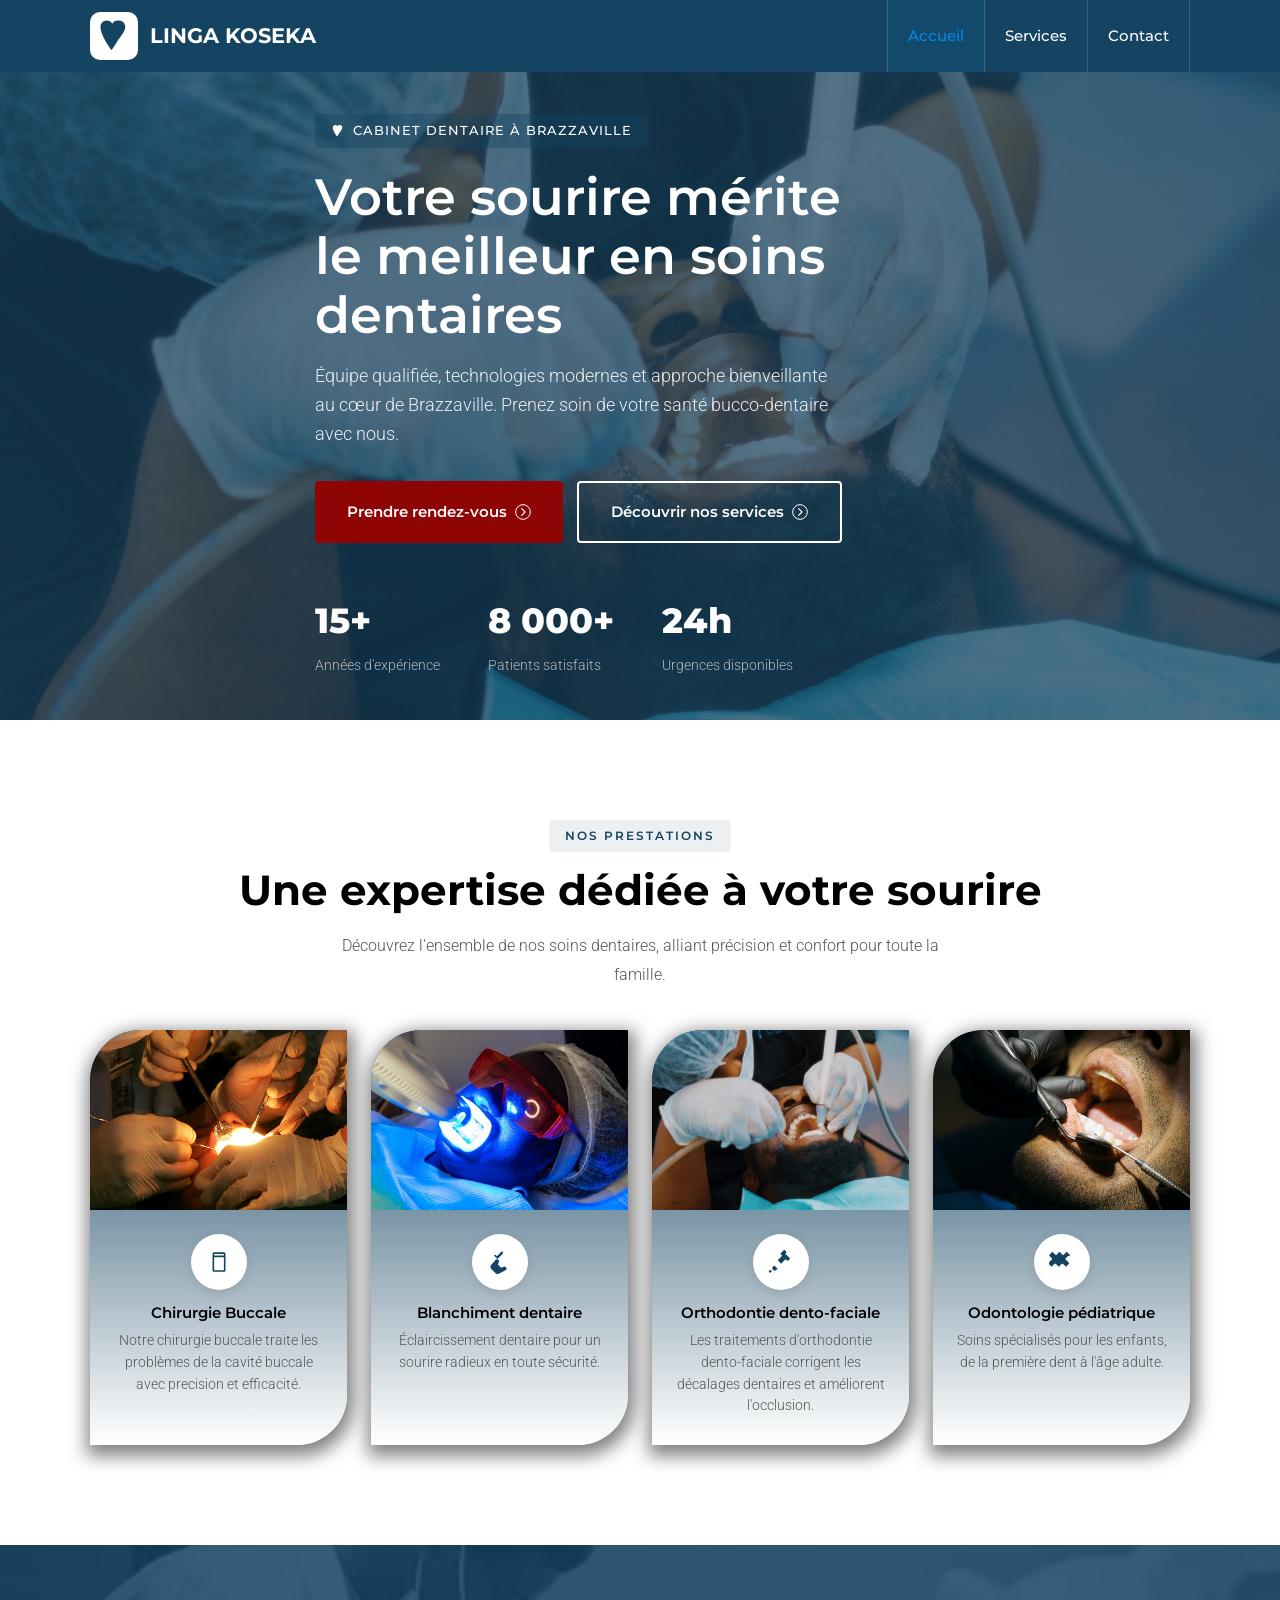
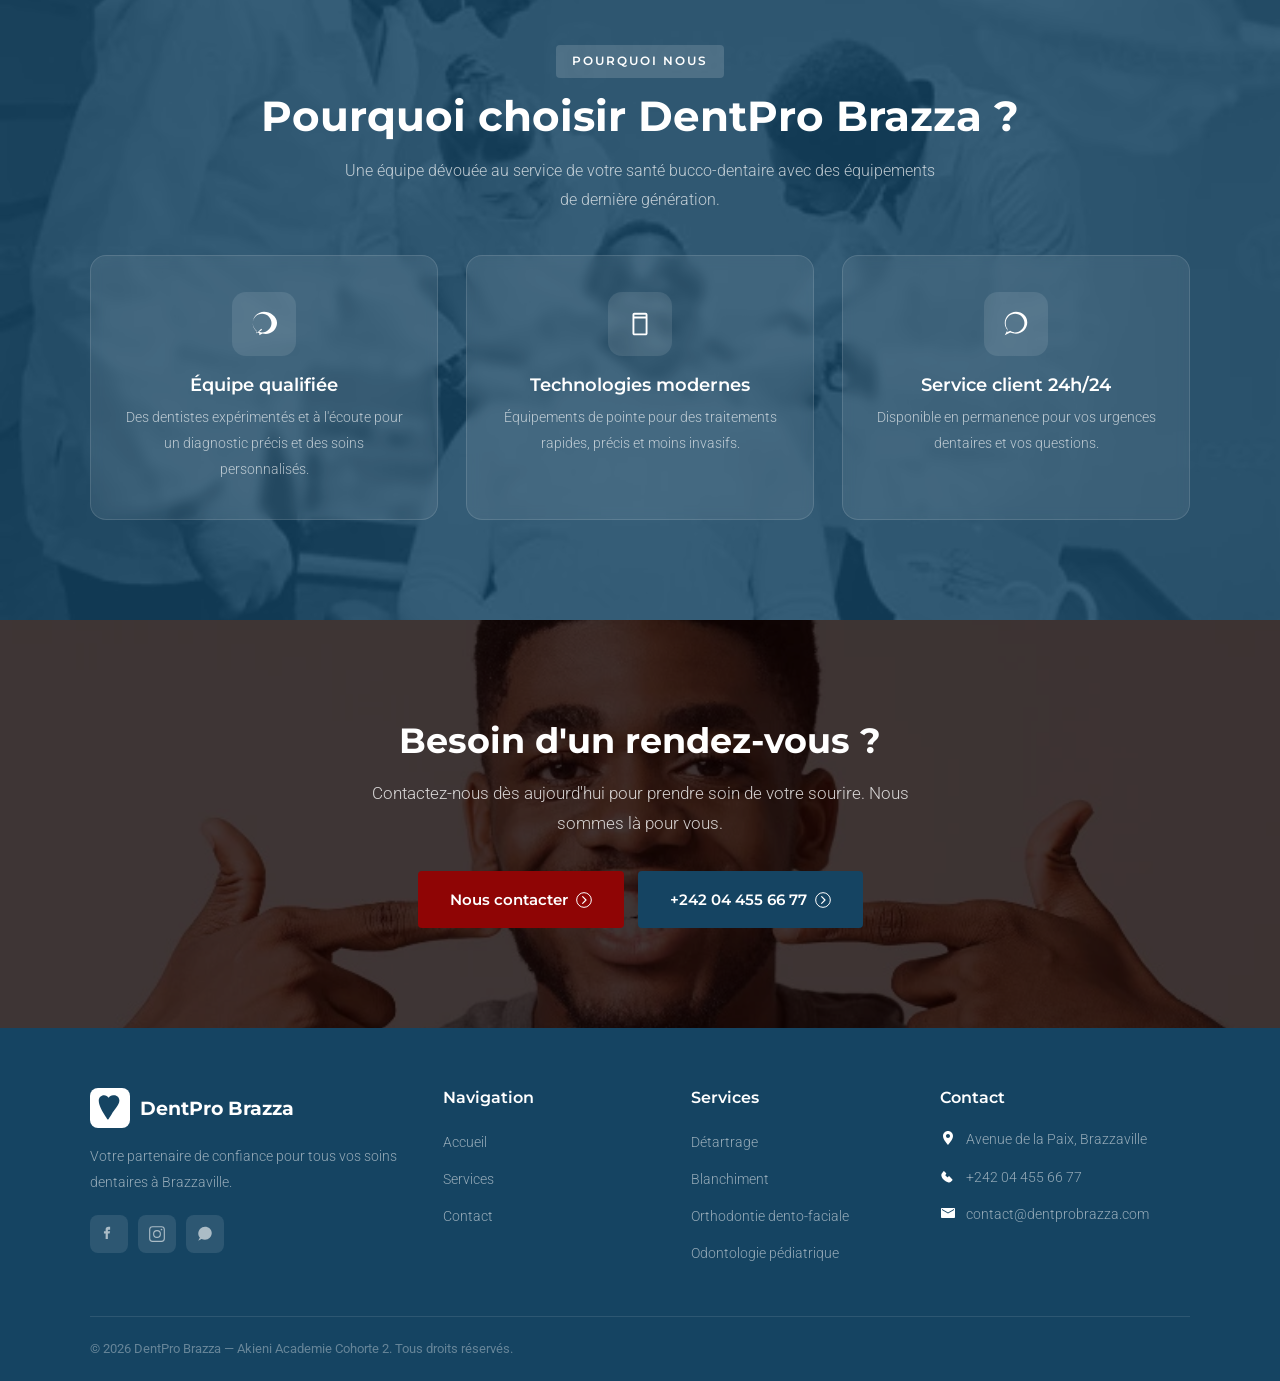
==== index.html @ 856fcd05 "feat: site vitrine cabinet dentaire - Linga Koseka" ====
﻿<!doctype html>
<html lang="fr">
  <head>
    <meta charset="UTF-8" />
    <meta name="viewport" content="width=device-width, initial-scale=1.0" />
    <title>DentPro Brazza — Cabinet Dentaire à Brazzaville</title>
    <link rel="stylesheet" href="style.css" />
  </head>
  <body>
    <!-- Préchargeur -->
    <!-- Préchargeur -->
    <div id="preloader">
        <div class="loading loading07">
            <span data-text="L">L</span>
            <span data-text="I">I</span>
            <span data-text="N">N</span>
            <span data-text="G">G</span>
            <span data-text="A">A</span>
            <span data-text="-">-</span>
            <span data-text="K">K</span>
            <span data-text="O">O</span>
            <span data-text="S">S</span>
            <span data-text="E">E</span>
            <span data-text="K">K</span>
            <span data-text="A">A</span>
        </div>
    </div>
    </div>

    <!-- HEADER -->
    <header class="site-header">
      <input type="checkbox" id="nav-toggle" hidden />
      <div class="nav-overlay"></div>
      <nav class="nav">
        <a href="index.html" class="nav-logo">
          <span class="logo-icon">
            <svg viewBox="0 0 32 32">
              <path
                d="M19.3 2.3c-2.2 0-3.7 1.1-4.8 2.8C13.3 3.4 11.8 2.3 9.6 2.3 6.5 2.3 4 4.8 4 8c0 4.5 3.2 10.5 5.6 14.5 1.8 3 3.4 5.2 3.6 5.5.3.3.8.3 1.1 0 .2-.3 1.8-2.5 3.6-5.5C20 18.5 26 12.5 26 8c0-3.2-2.5-5.7-5.6-5.7z"
              />
            </svg>
          </span>
         LINGA KOSEKA
        </a>
        <label for="nav-toggle" class="nav-hamburger">
          <span></span><span></span><span></span>
        </label>
        <div class="nav-links">
          <a href="index.html" class="active">Accueil</a>
          <a href="services.html">Services</a>
          <a href="contact.html">Contact</a>
        </div>
      </nav>
    </header>

    <!-- HERO -->
    <section class="hero">
      <div class="container">
        <div class="hero-content">
          <div class="hero-badge">
            <svg viewBox="0 0 32 32">
              <path
                d="M19.3 2.3c-2.2 0-3.7 1.1-4.8 2.8C13.3 3.4 11.8 2.3 9.6 2.3 6.5 2.3 4 4.8 4 8c0 4.5 3.2 10.5 5.6 14.5 1.8 3 3.4 5.2 3.6 5.5.3.3.8.3 1.1 0 .2-.3 1.8-2.5 3.6-5.5C20 18.5 26 12.5 26 8c0-3.2-2.5-5.7-5.6-5.7z"
              />
            </svg>
            Cabinet Dentaire à Brazzaville
          </div>
          <h1>Votre sourire mérite<br />le meilleur en soins dentaires</h1>
          <p>
            Équipe qualifiée, technologies modernes et approche bienveillante au
            cœur de Brazzaville. Prenez soin de votre santé bucco-dentaire avec
            nous.
          </p>
          <div class="hero-buttons">
            <a href="contact.html" class="btn btn-red">
              Prendre rendez-vous
              <svg viewBox="0 0 24 24">
                <circle
                  cx="12"
                  cy="12"
                  r="11"
                  fill="none"
                  stroke="currentColor"
                  stroke-width="1.5"
                />
                <path
                  d="M10 7l5 5-5 5"
                  fill="none"
                  stroke="currentColor"
                  stroke-width="1.8"
                  stroke-linecap="round"
                  stroke-linejoin="round"
                />
              </svg>
            </a>
            <a href="services.html" class="btn btn-outline-hero">
              Découvrir nos services
              <svg viewBox="0 0 24 24">
                <circle
                  cx="12"
                  cy="12"
                  r="11"
                  fill="none"
                  stroke="currentColor"
                  stroke-width="1.5"
                />
                <path
                  d="M10 7l5 5-5 5"
                  fill="none"
                  stroke="currentColor"
                  stroke-width="1.8"
                  stroke-linecap="round"
                  stroke-linejoin="round"
                />
              </svg>
            </a>
          </div>
          <div class="hero-stats">
            <div class="hero-stat">
              <span class="number" data-target="15" data-suffix="+">0+</span>
              <span class="label">Années d'expérience</span>
            </div>
            <div class="hero-stat">
              <span class="number" data-target="8000" data-suffix="+">0+</span>
              <span class="label">Patients satisfaits</span>
            </div>
            <div class="hero-stat">
              <span class="number" data-target="24" data-suffix="h">0h</span>
              <span class="label">Urgences disponibles</span>
            </div>
          </div>
        </div>
      </div>
    </section>

    <!-- SERVICES -->
    <section class="services-section">
      <div class="container">
        <div class="text-center">
          <span class="section-label">Nos prestations</span>
          <h2 class="section-title">Une expertise dédiée à votre sourire</h2>
          <p class="section-subtitle">
            Découvrez l'ensemble de nos soins dentaires, alliant précision et
            confort pour toute la famille.
          </p>
        </div>
        <div class="services-grid">
          <a href="services.html" class="service-card">
            <img
              src="assets/operation.jpg"
              alt="Détartrage"
              class="card-image"
            />
            <div class="card-body">
              <span class="card-icon">
                <svg viewBox="0 0 32 32">
                  <path
                    d="M22 4H10c-1.1 0-2 .9-2 2v20c0 1.1.9 2 2 2h12c1.1 0 2-.9 2-2V6c0-1.1-.9-2-2-2zm0 22H10V10h12v16zm0-18H10V6h12v2z"
                  />
                </svg>
              </span>
              <h3>Chirurgie Buccale</h3>
              <p>
                Notre chirurgie buccale traite les problèmes de la cavité
                buccale avec precision et efficacité.
              </p>
            </div>
          </a>
          <a href="services.html" class="service-card">
            <img
              src="assets/Blanchiment-dentaire-skin-chic-paris-2.jpg"
              alt="Blanchiment"
              class="card-image"
            />
            <div class="card-body">
              <span class="card-icon">
                <svg viewBox="0 0 32 32">
                  <path
                    d="M21.3 3.7c-1.1-1.1-2.8-1.1-3.9 0l-5.2 5.2-1.4-1.4c-.4-.4-1-.4-1.4 0s-.4 1 0 1.4l2.8 2.8c.2.2.4.2.7.2s.5-.1.7-.2l5.2-5.2c1.1-1.1 1.1-2.9 0-3.9zM4.5 20.3c-.5 1.5-.2 3.2.9 4.4l4.8 4.8c1.2 1.2 2.9 1.5 4.4.9l8.1-4.1c1.1-.5 1.6-1.7 1.2-2.8-.3-.8-.9-1.4-1.7-1.7-.5-.2-1-.2-1.5 0l-3.3 1.3-4-4 1.3-3.3c.2-.5.2-1 0-1.5-.3-.8-.9-1.4-1.7-1.7-1.1-.4-2.3.1-2.8 1.2L4.5 20.3z"
                  />
                </svg>
              </span>
              <h3>Blanchiment dentaire</h3>
              <p>
                Éclaircissement dentaire pour un sourire radieux en toute
                sécurité.
              </p>
            </div>
          </a>
          <a href="services.html" class="service-card">
            <img
              src="assets/header.jpg"
              alt="Orthodontie dento-faciale"
              class="card-image"
            />
            <div class="card-body">
              <span class="card-icon">
                <svg viewBox="0 0 32 32">
                  <path
                    d="M22.6 3.3l-1.8-1.8c-.4-.4-1.1-.4-1.5 0l-3.6 3.6c-.4.4-.4 1.1 0 1.5l1.8 1.8-5.5 5.5 4.1 4.1 5.5-5.5 1.8 1.8c.4.4 1.1.4 1.5 0l1.8-1.8c.4-.4.4-1.1 0-1.5l-3.6-3.6c-.3-.4-1-.4-1.4 0l-.4.4zM7.8 20.2l-2 2c-.8.8-.8 2 0 2.8l1.2 1.2c.8.8 2 .8 2.8 0l2-2-4-4zM2 26l-.7.7c-.4.4-.4 1 0 1.4l.7.7c.4.4 1 .4 1.4 0l.7-.7c.4-.4.4-1 0-1.4L3.4 26c-.4-.4-1-.4-1.4 0z"
                  />
                </svg>
              </span>
              <h3>Orthodontie dento-faciale</h3>
              <p>
                Les traitements d'orthodontie dento-faciale corrigent les
                décalages dentaires et améliorent l'occlusion.
              </p>
            </div>
          </a>
          <a href="services.html" class="service-card">
            <img
              src="assets/Parodontie.jpg"
              alt="Odontologie pédiatrique"
              class="card-image"
            />
            <div class="card-body">
              <span class="card-icon">
                <svg viewBox="0 0 32 32">
                  <path
                    d="M23.5 8.5l-3 3c-.4.4-.4 1 0 1.4l4 4c.4.4.4 1 0 1.4l-3 3c-.4.4-1 .4-1.4 0l-3-3c-.4-.4-1-.4-1.4 0l-3 3c-.4.4-1 .4-1.4 0l-3-3c-.4-.4-1-.4-1.4 0l-3 3c-.4.4-1 .4-1.4 0l-3-3c-.4-.4-.4-1 0-1.4l4-4c.4-.4.4-1 0-1.4l-3-3c-.4-.4-.4-1 0-1.4l3-3c.4-.4 1-.4 1.4 0l3 3c.4.4 1 .4 1.4 0l3-3c.4-.4 1-.4 1.4 0l3 3c.4.4 1 .4 1.4 0l3-3c.4-.4 1-.4 1.4 0l3 3c.4.4.4 1 0 1.4z"
                  />
                </svg>
              </span>
              <h3>Odontologie pédiatrique</h3>
              <p>
                Soins spécialisés pour les enfants, de la première dent à l'âge
                adulte.
              </p>
            </div>
          </a>
        </div>
      </div>
    </section>

    <!-- POURQUOI NOUS -->
    <section class="why-us">
      <div class="container">
        <div class="text-center">
          <span class="section-label">Pourquoi nous</span>
          <h2 class="section-title">Pourquoi choisir DentPro Brazza ?</h2>
          <p class="section-subtitle">
            Une équipe dévouée au service de votre santé bucco-dentaire avec des
            équipements de dernière génération.
          </p>
        </div>
        <div class="why-grid">
          <div class="why-card">
            <div class="icon">
              <svg viewBox="0 0 32 32">
                <path
                  d="M16 3C9.4 3 4 8.4 4 15c0 4.8 2.8 8.9 7 10.9V28l3.4-1.8c1.1.3 2.3.5 3.5.5 6.6 0 12-5.4 12-12S22.6 3 16 3zm-2 19l-1-1-5 5v-2.8C5.7 21.2 4 18.3 4 15c0-5.5 4.5-10 10-10s10 4.5 10 10-4.5 10-10 10c-1 0-2-.2-3-.4l-.3-.1-.4.3z"
                />
              </svg>
            </div>
            <h3>Équipe qualifiée</h3>
            <p>
              Des dentistes expérimentés et à l'écoute pour un diagnostic précis
              et des soins personnalisés.
            </p>
          </div>
          <div class="why-card">
            <div class="icon">
              <svg viewBox="0 0 32 32">
                <path
                  d="M22 4H10c-1.1 0-2 .9-2 2v20c0 1.1.9 2 2 2h12c1.1 0 2-.9 2-2V6c0-1.1-.9-2-2-2zm0 22H10V10h12v16zm0-18H10V6h12v2z"
                />
              </svg>
            </div>
            <h3>Technologies modernes</h3>
            <p>
              Équipements de pointe pour des traitements rapides, précis et
              moins invasifs.
            </p>
          </div>
          <div class="why-card">
            <div class="icon">
              <svg viewBox="0 0 32 32">
                <path
                  d="M16 3C9.4 3 4 8.4 4 15c0 2.8 1.1 5.4 2.9 7.3L4 28l5.8-2.9c1.8.8 3.9 1.2 6.2 1.2 6.6 0 12-5.4 12-12S22.6 3 16 3zm0 22c-2.1 0-4-.6-5.7-1.6l-.4-.2-3.5 1.7.7-3.4-.3-.4C5.6 19.8 5 17.5 5 15c0-5.5 4.5-10 10-10s10 4.5 10 10-4.5 10-10 10z"
                />
              </svg>
            </div>
            <h3>Service client 24h/24</h3>
            <p>
              Disponible en permanence pour vos urgences dentaires et vos
              questions.
            </p>
          </div>
        </div>
      </div>
    </section>

    <!-- CTA -->
    <section class="cta-section">
      <div class="container">
        <h2>Besoin d'un rendez-vous ?</h2>
        <p>
          Contactez-nous dès aujourd'hui pour prendre soin de votre sourire.
          Nous sommes là pour vous.
        </p>
        <div class="cta-buttons">
          <a href="contact.html" class="btn btn-red btn-cta-transparent">
            Nous contacter
            <svg viewBox="0 0 24 24">
              <circle
                cx="12"
                cy="12"
                r="11"
                fill="none"
                stroke="currentColor"
                stroke-width="1.5"
              />
              <path
                d="M10 7l5 5-5 5"
                fill="none"
                stroke="currentColor"
                stroke-width="1.8"
                stroke-linecap="round"
                stroke-linejoin="round"
              />
            </svg>
          </a>
          <a
            href="tel:+242044556677"
            class="btn btn-primary btn-cta-transparent"
          >
            +242 04 455 66 77
            <svg viewBox="0 0 24 24">
              <circle
                cx="12"
                cy="12"
                r="11"
                fill="none"
                stroke="currentColor"
                stroke-width="1.5"
              />
              <path
                d="M10 7l5 5-5 5"
                fill="none"
                stroke="currentColor"
                stroke-width="1.8"
                stroke-linecap="round"
                stroke-linejoin="round"
              />
            </svg>
          </a>
        </div>
      </div>
    </section>

    <!-- FOOTER -->
    <footer>
      <div class="container">
        <div class="footer-grid">
          <div class="footer-brand">
            <div class="logo">
              <span class="logo-icon">
                <svg viewBox="0 0 32 32">
                  <path
                    d="M19.3 2.3c-2.2 0-3.7 1.1-4.8 2.8C13.3 3.4 11.8 2.3 9.6 2.3 6.5 2.3 4 4.8 4 8c0 4.5 3.2 10.5 5.6 14.5 1.8 3 3.4 5.2 3.6 5.5.3.3.8.3 1.1 0 .2-.3 1.8-2.5 3.6-5.5C20 18.5 26 12.5 26 8c0-3.2-2.5-5.7-5.6-5.7z"
                  />
                </svg>
              </span>
              DentPro Brazza
            </div>
            <p>
              Votre partenaire de confiance pour tous vos soins dentaires à
              Brazzaville.
            </p>
            <div class="footer-social">
              <a href="#" aria-label="Facebook"
                ><svg viewBox="0 0 32 32">
                  <path
                    d="M18 3h-3a5 5 0 00-5 5v3H7v4h3v10h4v-10h3l1-4h-4v-1.5a1 1 0 011-1h3V3z"
                  /></svg
              ></a>
              <a href="#" aria-label="Instagram"
                ><svg viewBox="0 0 32 32">
                  <rect
                    x="3"
                    y="3"
                    width="26"
                    height="26"
                    rx="5"
                    fill="none"
                    stroke="currentColor"
                    stroke-width="2"
                  />
                  <circle
                    cx="16"
                    cy="16"
                    r="6"
                    fill="none"
                    stroke="currentColor"
                    stroke-width="2"
                  />
                  <circle cx="24" cy="8" r="1.5" /></svg
              ></a>
              <a href="#" aria-label="WhatsApp"
                ><svg viewBox="0 0 32 32">
                  <path
                    d="M16 3C9.4 3 4 8.4 4 15c0 2.8 1.1 5.4 2.9 7.3L4 28l5.8-2.9c1.8.8 3.9 1.2 6.2 1.2 6.6 0 12-5.4 12-12S22.6 3 16 3z"
                  /></svg
              ></a>
            </div>
          </div>
          <div>
            <h4>Navigation</h4>
            <ul class="footer-links">
              <li><a href="index.html">Accueil</a></li>
              <li><a href="services.html">Services</a></li>
              <li><a href="contact.html">Contact</a></li>
            </ul>
          </div>
          <div>
            <h4>Services</h4>
            <ul class="footer-links">
              <li><a href="services.html">Détartrage</a></li>
              <li><a href="services.html">Blanchiment</a></li>
              <li><a href="services.html">Orthodontie dento-faciale</a></li>
              <li><a href="services.html">Odontologie pédiatrique</a></li>
            </ul>
          </div>
          <div>
            <h4>Contact</h4>
            <ul class="footer-contact">
              <li>
                <span class="icon"
                  ><svg viewBox="0 0 32 32">
                    <path
                      d="M16 2C10.5 2 6 6.5 6 12c0 7 10 18 10 18s10-11 10-18c0-5.5-4.5-10-10-10zm0 14c-2.2 0-4-1.8-4-4s1.8-4 4-4 4 1.8 4 4-1.8 4-4 4z"
                    /></svg
                ></span>
                Avenue de la Paix, Brazzaville
              </li>
              <li>
                <span class="icon"
                  ><svg viewBox="0 0 32 32">
                    <path
                      d="M22.4 20.3l-3.1-3.1c-.7-.7-1.8-.7-2.5 0l-1.5 1.5c-.2.2-.5.2-.7 0l-4.1-4.1c-.2-.2-.2-.5 0-.7l1.5-1.5c.7-.7.7-1.8 0-2.5l-3.1-3.1c-.7-.7-1.8-.7-2.5 0L4.5 9.9c-1.4 1.4-2.1 3.3-1.8 5.1.5 3.6 2.5 6.8 5.4 9.1 2.3 2.3 5.5 4.3 9.1 4.8 1.8.3 3.7-.4 5.1-1.8l2.2-2.2c.7-.7.7-1.8 0-2.5z"
                    /></svg
                ></span>
                +242 04 455 66 77
              </li>
              <li>
                <span class="icon"
                  ><svg viewBox="0 0 32 32">
                    <path
                      d="M28 6H4c-1.1 0-2 .9-2 2v16c0 1.1.9 2 2 2h24c1.1 0 2-.9 2-2V8c0-1.1-.9-2-2-2zm0 4l-12 7L4 10V8l12 7 12-7v2z"
                    /></svg
                ></span>
                contact@dentprobrazza.com
              </li>
            </ul>
          </div>
        </div>
        <div class="footer-bottom">
          <p>
            &copy; 2026 DentPro Brazza — Akieni Academie Cohorte 2. Tous droits
            réservés.
          </p>
        </div>
      </div>
    </footer>

    <script>
      (function () {
        var stats = document.querySelectorAll(".hero-stat .number");
        var started = false;
        var duration = 2000;

        function formatNumber(n) {
          return n.toString().replace(/\B(?=(\d{3})+(?!\d))/g, " ");
        }

        stats.forEach(function (el) {
          el.textContent = "0" + el.dataset.suffix;
        });

        var obs = new IntersectionObserver(
          function (entries) {
            entries.forEach(function (entry) {
              if (entry.isIntersecting && !started) {
                started = true;
                stats.forEach(function (el) {
                  var target = parseInt(el.dataset.target);
                  var suffix = el.dataset.suffix;
                  var startTime = null;
                  function step(timestamp) {
                    if (!startTime) startTime = timestamp;
                    var progress = Math.min(
                      (timestamp - startTime) / duration,
                      1,
                    );
                    var eased = 1 - Math.pow(1 - progress, 3);
                    var current = Math.floor(eased * target);
                    el.textContent = formatNumber(current) + suffix;
                    if (progress < 1) {
                      requestAnimationFrame(step);
                    } else {
                      el.textContent = formatNumber(target) + suffix;
                    }
                  }
                  requestAnimationFrame(step);
                });
              }
            });
          },
          { threshold: 0.3 },
        );

        var heroStats = document.querySelector(".hero-stats");
        if (heroStats) obs.observe(heroStats);
      })();
    </script>
  </body>
</html>
---- style.css ----
/* ============================================
   DENTPRO BRAZZA — Cabinet Dentaire
   Design inspiré de dentalmedicalc.com
   ============================================ */

@import url("https://fonts.googleapis.com/css2?family=Montserrat:wght@300;400;500;600;700;800&family=Roboto:wght@300;400;500;700&display=swap");

/* ========== RESET ========== */
*,
*::before,
*::after {
  margin: 0;
  padding: 0;
  box-sizing: border-box;
}

:root {
  --primary: #154462;
  --primary-light: #1a5578;
  --accent-red: #8f0505;
  --accent-red-hover: #a50606;
  --hover-blue: #008be4;
  --bg: #ffffff;
  --text: #000000;
  --text-light: #555555;
  --white: #ffffff;
  --shadow-card: 2px 6px 18px 5px rgba(0, 0, 0, 0.5);
  --radius-card: 50px 0px 50px 0px;
  --transition: 0.3s ease;
}

html {
  scroll-behavior: smooth;
  font-size: 16px;
}

body {
  font-family: "Roboto", sans-serif;
  font-weight: 400;
  color: var(--text);
  background: var(--bg);
  line-height: 1.7;
  overflow-x: hidden;
}

a {
  text-decoration: none;
  color: inherit;
  transition: color var(--transition);
}
img {
  max-width: 100%;
  height: auto;
  display: block;
}
ul {
  list-style: none;
}

h1,
h2,
h3,
h4,
h5,
h6 {
  font-family: "Montserrat", sans-serif;
  font-weight: 700;
  line-height: 1.2;
  color: var(--text);
}

h1 {
  font-size: clamp(2.2rem, 5vw, 3.4rem);
}
h2 {
  font-size: clamp(1.8rem, 3.5vw, 2.6rem);
}
h3 {
  font-size: clamp(1.1rem, 2vw, 1.3rem);
}

p {
  color: var(--text-light);
  line-height: 1.8;
}

.container {
  max-width: 1140px;
  margin: 0 auto;
  padding: 0 20px;
}

/* ========== HEADER / NAV ========== */
.site-header {
  background: var(--primary);
  position: sticky;
  top: 0;
  z-index: 1000;
}

.nav {
  display: flex;
  align-items: center;
  justify-content: space-between;
  max-width: 1140px;
  margin: 0 auto;
  padding: 0 20px;
  height: 72px;
}

.nav-logo {
  display: flex;
  align-items: center;
  gap: 12px;
  color: var(--white);
  font-family: "Montserrat", sans-serif;
  font-weight: 700;
  font-size: 1.3rem;
}

.nav-logo .logo-icon {
  width: 48px;
  height: 48px;
  background: var(--white);
  border-radius: 10px;
  display: flex;
  align-items: center;
  justify-content: center;
  padding: 6px;
}

.nav-logo .logo-icon svg {
  width: 100%;
  height: 100%;
  fill: var(--primary);
}

.nav-links {
  display: flex;
  align-items: center;
  gap: 0;
}

.nav-links a {
  padding: 0 20px;
  height: 72px;
  display: flex;
  align-items: center;
  font-family: "Montserrat", sans-serif;
  font-size: 15px;
  font-weight: 500;
  color: var(--white);
  border-right: 1px solid rgba(255, 255, 255, 0.16);
  transition: all var(--transition);
}

.nav-links a:first-child {
  border-left: 1px solid rgba(255, 255, 255, 0.16);
}

.nav-links a:hover,
.nav-links a.active {
  color: var(--hover-blue);
  background: rgba(0, 139, 228, 0.08);
}

.nav-cta {
  margin-left: 0;
}

.nav-cta .btn {
  height: 42px;
  padding: 0 24px;
}

/* Hamburger */
.nav-toggle {
  display: none;
}

.nav-hamburger {
  display: none;
  flex-direction: column;
  gap: 5px;
  cursor: pointer;
  padding: 8px;
  z-index: 1001;
}

.nav-hamburger span {
  width: 28px;
  height: 3px;
  background: var(--white);
  border-radius: 4px;
  transition: all var(--transition);
}

.nav-overlay {
  display: none;
  position: fixed;
  top: 0;
  left: 0;
  width: 100%;
  height: 100%;
  background: rgba(0, 0, 0, 0.5);
  z-index: 998;
}

.nav-toggle:checked ~ .nav-overlay {
  display: block;
}

/* ========== BOUTONS ========== */
.btn {
  display: inline-flex;
  align-items: center;
  justify-content: center;
  gap: 8px;
  padding: 16px 32px;
  border: none;
  border-radius: 4px;
  font-family: "Montserrat", sans-serif;
  font-size: 0.95rem;
  font-weight: 600;
  cursor: pointer;
  transition: all var(--transition);
  text-align: center;
  white-space: nowrap;
}

.btn-primary {
  background: var(--primary);
  color: var(--white);
}

.btn-primary:hover {
  background: var(--primary-light);
  transform: translateY(-2px);
  box-shadow: 0 6px 20px rgba(21, 68, 98, 0.35);
}

.btn-red {
  background: var(--accent-red);
  color: var(--white);
}

.btn-red:hover {
  background: var(--accent-red-hover);
  transform: translateY(-2px);
  box-shadow: 0 6px 20px rgba(143, 5, 5, 0.35);
}

.btn-outline {
  background: transparent;
  color: var(--primary);
  border: 2px solid var(--primary);
}

.btn-outline:hover {
  background: var(--primary);
  color: var(--white);
}

.btn-sm {
  padding: 10px 22px;
  font-size: 0.85rem;
}

.btn svg {
  width: 16px;
  height: 16px;
  flex-shrink: 0;
  transition: transform 0.25s ease;
}

.btn:hover svg {
  transform: translateX(4px);
}

/* Hero button: red → transparent on hover */
.hero-buttons .btn-red:hover {
  background: transparent;
  color: var(--white);
  border: 2px solid var(--white);
  box-shadow: none;
}

/* Hero button: outline white */
.btn-outline-hero {
  background: transparent;
  color: var(--white);
  border: 2px solid var(--white);
}

.btn-outline-hero:hover {
  background: var(--white);
  color: var(--primary);
  border-color: var(--white);
  transform: translateY(-2px);
}

.btn-outline-hero:hover svg {
  stroke: var(--primary);
}

/* CTA section buttons → transparent on hover */
.btn-cta-transparent:hover {
  background: transparent;
  color: var(--white);
  border: 2px solid var(--white);
  box-shadow: none;
}

/* ========== HERO ========== */
.hero {
  position: relative;
  min-height: 72vh;
  display: flex;
  align-items: center;
  background: url("assets/header.jpg") center/cover no-repeat;
  overflow: hidden;
}

.hero::before {
  content: "";
  position: absolute;
  inset: 0;
  background: rgba(21, 68, 98, 0.67);
  z-index: 1;
}

.hero .container {
  position: relative;
  z-index: 2;
}

.hero-content {
  max-width: 650px;
}

.hero-badge {
  display: inline-flex;
  align-items: center;
  gap: 8px;
  background: rgba(21, 68, 98, 0.4);
  padding: 6px 16px;
  border-radius: 4px;
  font-size: 0.8rem;
  font-weight: 500;
  color: var(--white);
  margin-bottom: 20px;
  font-family: "Montserrat", sans-serif;
  text-transform: uppercase;
  letter-spacing: 1px;
}

.hero-badge svg {
  width: 14px;
  height: 14px;
  fill: currentColor;
}

.hero h1 {
  color: var(--white);
  font-weight: 600;
  margin-bottom: 16px;
  line-height: 1.15;
  font-size: clamp(2rem, 5vw, 3.2rem);
}

.hero p {
  color: rgba(255, 255, 255, 0.9);
  font-size: 1.15rem;
  font-weight: 300;
  margin-bottom: 32px;
  max-width: 520px;
  line-height: 1.6;
}

.hero-buttons {
  display: flex;
  gap: 14px;
  flex-wrap: wrap;
}

.hero-stats {
  display: flex;
  gap: 48px;
  margin-top: 48px;
}

.hero-stat .number {
  display: block;
  font-family: "Montserrat", sans-serif;
  font-size: 2.2rem;
  font-weight: 800;
  color: var(--white);
}

.hero-stat .label {
  font-size: 0.85rem;
  color: rgba(255, 255, 255, 0.65);
  font-weight: 300;
}

/* ========== SECTION HEADINGS ========== */
.section-label {
  display: inline-block;
  font-family: "Montserrat", sans-serif;
  font-size: 0.75rem;
  font-weight: 600;
  text-transform: uppercase;
  letter-spacing: 2px;
  color: var(--primary);
  background: rgba(21, 68, 98, 0.08);
  padding: 6px 16px;
  border-radius: 4px;
  margin-bottom: 14px;
}

.section-title {
  margin-bottom: 16px;
}

.section-subtitle {
  font-size: 1rem;
  color: var(--text-light);
  max-width: 600px;
  margin: 0 auto 40px;
  font-weight: 300;
}

.text-center {
  text-align: center;
}

/* ========== ABOUT / PRESENTATION ========== */
.about {
  padding: 100px 0;
  background: var(--bg);
}

.about .container {
  display: grid;
  grid-template-columns: 1fr 1fr;
  gap: 60px;
  align-items: center;
}

.about-image {
  position: relative;
}

.about-image img {
  border-radius: var(--radius-card);
  width: 100%;
  object-fit: cover;
  aspect-ratio: 4/3;
  box-shadow: var(--shadow-card);
}

.about-experience {
  position: absolute;
  bottom: -20px;
  right: -20px;
  background: var(--primary);
  color: var(--white);
  padding: 24px 28px;
  border-radius: 12px;
  text-align: center;
  box-shadow: 0 8px 30px rgba(21, 68, 98, 0.3);
}

.about-experience .number {
  font-family: "Montserrat", sans-serif;
  font-size: 2.4rem;
  font-weight: 800;
  display: block;
}

.about-experience .text {
  font-size: 0.85rem;
  font-weight: 500;
  opacity: 0.9;
}

.about-content .section-label {
  margin-bottom: 12px;
}
.about-content h2 {
  margin-bottom: 20px;
  font-weight: 700;
}
.about-content p {
  margin-bottom: 14px;
  font-weight: 300;
}

.about-features {
  display: grid;
  grid-template-columns: 1fr 1fr;
  gap: 14px;
  margin: 28px 0 32px;
}

.about-feature {
  display: flex;
  align-items: center;
  gap: 10px;
  font-size: 0.92rem;
  font-weight: 500;
  font-family: "Montserrat", sans-serif;
  color: var(--text);
}

.about-feature .check {
  width: 24px;
  height: 24px;
  background: rgba(21, 68, 98, 0.1);
  color: var(--primary);
  border-radius: 50%;
  display: flex;
  align-items: center;
  justify-content: center;
  flex-shrink: 0;
}

.about-feature .check svg {
  width: 14px;
  height: 14px;
  fill: currentColor;
}

/* ========== SERVICES (CARDS AVEC GRADIENT) ========== */
.services-section {
  padding: 100px 0;
  background: var(--bg);
}

.services-grid {
  display: grid;
  grid-template-columns: repeat(4, 1fr);
  gap: 24px;
}

.service-card {
  background: linear-gradient(180deg, var(--primary) 0%, var(--white) 100%);
  border-radius: var(--radius-card);
  box-shadow: var(--shadow-card);
  padding: 0;
  text-align: center;
  transition: all var(--transition);
  overflow: hidden;
}

.service-card:hover {
  transform: translateY(-8px);
  box-shadow: 4px 10px 30px 8px rgba(0, 0, 0, 0.55);
}

.service-card .card-image {
  width: 100%;
  height: 180px;
  object-fit: cover;
  border-radius: 50px 0 0 0;
}

.service-card .card-body {
  padding: 24px 20px 28px;
}

.service-card .card-icon {
  width: 56px;
  height: 56px;
  border-radius: 50%;
  background: var(--white);
  display: flex;
  align-items: center;
  justify-content: center;
  margin: 0 auto 14px;
  box-shadow: 0 4px 12px rgba(0, 0, 0, 0.1);
}

.service-card .card-icon svg {
  width: 26px;
  height: 26px;
  fill: var(--primary);
}

.service-card h3 {
  font-family: "Montserrat", sans-serif;
  font-size: 0.95rem;
  font-weight: 600;
  color: var(--text);
  margin-bottom: 8px;
}

.service-card p {
  font-size: 0.85rem;
  color: var(--text-light);
  font-weight: 300;
  line-height: 1.6;
}

/* ========== POURQUOI NOUS ========== */
.why-us {
  padding: 100px 0;
  background: var(--primary);
  position: relative;
  overflow: hidden;
}

.why-us::before {
  content: "";
  position: absolute;
  inset: 0;
  background: url("assets/dentiste.webp") center/cover no-repeat;
  opacity: 0.15;
}

.why-us .container {
  position: relative;
  z-index: 1;
}

.why-us .section-label {
  background: rgba(255, 255, 255, 0.15);
  color: var(--white);
}

.why-us .section-title {
  color: var(--white);
}

.why-us .section-subtitle {
  color: rgba(255, 255, 255, 0.7);
}

.why-grid {
  display: grid;
  grid-template-columns: repeat(3, 1fr);
  gap: 28px;
}

.why-card {
  background: rgba(255, 255, 255, 0.08);
  backdrop-filter: blur(6px);
  border: 1px solid rgba(255, 255, 255, 0.12);
  border-radius: 16px;
  padding: 36px 28px;
  text-align: center;
  transition: all var(--transition);
}

.why-card:hover {
  background: rgba(255, 255, 255, 0.14);
  transform: translateY(-4px);
}

.why-card .icon {
  width: 64px;
  height: 64px;
  border-radius: 14px;
  background: rgba(255, 255, 255, 0.1);
  display: flex;
  align-items: center;
  justify-content: center;
  margin: 0 auto 18px;
}

.why-card .icon svg {
  width: 30px;
  height: 30px;
  fill: var(--white);
}

.why-card h3 {
  color: var(--white);
  font-family: "Montserrat", sans-serif;
  font-size: 1.1rem;
  font-weight: 600;
  margin-bottom: 10px;
}

.why-card p {
  color: rgba(255, 255, 255, 0.65);
  font-size: 0.9rem;
  font-weight: 300;
}

/* ========== CTA SECTION ========== */
.cta-section {
  padding: 100px 0;
  background: url("assets/Un-homme-avec-des-dents-parfaites.webp") center/cover
    no-repeat;
  position: relative;
  overflow: hidden;
}

.cta-section::before {
  content: "";
  position: absolute;
  inset: 0;
  background: rgba(14, 1, 1, 0.78);
  z-index: 1;
}

.cta-section .container {
  position: relative;
  z-index: 2;
  text-align: center;
}

.cta-section h2 {
  color: var(--white);
  font-family: "Montserrat", sans-serif;
  font-weight: 700;
  font-size: clamp(1.6rem, 3vw, 2.2rem);
  margin-bottom: 16px;
}

.cta-section p {
  color: rgba(255, 255, 255, 0.8);
  font-size: 1.05rem;
  font-weight: 300;
  margin-bottom: 32px;
  max-width: 550px;
  margin-left: auto;
  margin-right: auto;
}

.cta-buttons {
  display: flex;
  gap: 14px;
  justify-content: center;
  flex-wrap: wrap;
}

/* ========== PAGE BANNER ========== */
.page-banner {
  background: var(--primary);
  padding: 100px 0 60px;
  text-align: center;
  position: relative;
  overflow: hidden;
}

.page-banner::before {
  content: "";
  position: absolute;
  inset: 0;
  background: url("assets/header.jpg") center/cover no-repeat;
  opacity: 0.15;
}

.page-banner .container {
  position: relative;
  z-index: 1;
}

.page-banner h1 {
  color: var(--white);
  margin-bottom: 12px;
}

.page-banner p {
  color: rgba(255, 255, 255, 0.75);
  font-size: 1.05rem;
  max-width: 500px;
  margin: 0 auto;
}

.breadcrumb {
  display: flex;
  justify-content: center;
  gap: 8px;
  margin-top: 20px;
  font-size: 0.85rem;
}

.breadcrumb a {
  color: rgba(255, 255, 255, 0.5);
}
.breadcrumb a:hover {
  color: var(--hover-blue);
}
.breadcrumb span {
  color: var(--hover-blue);
}

/* ========== SERVICES PAGE ========== */
.services-page {
  padding: 100px 0;
  background: var(--bg);
}

.services-full-grid {
  display: grid;
  grid-template-columns: repeat(2, 1fr);
  gap: 28px;
}

.service-full-card {
  background: linear-gradient(180deg, var(--primary) 0%, var(--white) 100%);
  border-radius: var(--radius-card);
  overflow: hidden;
  box-shadow: var(--shadow-card);
  transition: all var(--transition);
}

.service-full-card:hover {
  transform: translateY(-6px);
  box-shadow: 4px 10px 30px 8px rgba(0, 0, 0, 0.55);
}

.service-full-card .card-img {
  width: 100%;
  height: 220px;
  object-fit: cover;
}

.service-full-card .card-body {
  padding: 28px;
}

.service-full-card .card-body .service-icon {
  width: 52px;
  height: 52px;
  border-radius: 50%;
  background: var(--white);
  display: flex;
  align-items: center;
  justify-content: center;
  margin-bottom: 16px;
  box-shadow: 0 4px 12px rgba(0, 0, 0, 0.1);
}

.service-full-card .card-body .service-icon svg {
  width: 24px;
  height: 24px;
  fill: var(--primary);
}

.service-full-card h3 {
  font-family: "Montserrat", sans-serif;
  font-weight: 700;
  margin-bottom: 10px;
}

.service-full-card p {
  font-size: 0.9rem;
  font-weight: 300;
  margin-bottom: 20px;
}

/* ========== SERVICES PREVIEW (HOME) ========== */
.services-preview {
  padding: 100px 0;
  background: var(--bg);
}

.services-preview-grid {
  display: grid;
  grid-template-columns: repeat(2, 1fr);
  gap: 28px;
}

.service-preview-card {
  background: linear-gradient(180deg, var(--primary) 0%, var(--white) 100%);
  border-radius: var(--radius-card);
  box-shadow: var(--shadow-card);
  display: flex;
  gap: 20px;
  align-items: center;
  padding: 24px;
  transition: all var(--transition);
  overflow: hidden;
}

.service-preview-card:hover {
  transform: translateY(-6px);
  box-shadow: 4px 10px 30px 8px rgba(0, 0, 0, 0.55);
}

.service-preview-card .sp-icon {
  width: 56px;
  height: 56px;
  border-radius: 50%;
  background: var(--white);
  display: flex;
  align-items: center;
  justify-content: center;
  flex-shrink: 0;
  box-shadow: 0 4px 12px rgba(0, 0, 0, 0.1);
}

.service-preview-card .sp-icon svg {
  width: 26px;
  height: 26px;
  fill: var(--primary);
}

.service-preview-card h3 {
  font-family: "Montserrat", sans-serif;
  font-size: 1rem;
  font-weight: 600;
  margin-bottom: 6px;
  color: var(--white);
}

.service-preview-card p {
  font-size: 0.85rem;
  color: rgba(255, 255, 255, 0.75);
  font-weight: 300;
  margin-bottom: 10px;
}

.service-preview-card .link {
  font-family: "Montserrat", sans-serif;
  font-size: 0.85rem;
  font-weight: 600;
  color: var(--white);
  display: inline-flex;
  align-items: center;
  gap: 6px;
}

.service-preview-card .link svg {
  width: 14px;
  height: 14px;
  fill: currentColor;
  transition: transform var(--transition);
}

.service-preview-card .link:hover svg {
  transform: translateX(4px);
}

/* ========== CONTACT ========== */
.contact-section {
  padding: 100px 0;
  background: var(--bg);
}

.contact-grid {
  display: grid;
  grid-template-columns: 1fr 1.5fr;
  gap: 40px;
  align-items: start;
}

.contact-info-cards {
  display: flex;
  flex-direction: column;
  gap: 16px;
}

.contact-info-card {
  display: flex;
  gap: 16px;
  align-items: flex-start;
  background: var(--white);
  border-radius: 12px;
  padding: 22px;
  box-shadow: 0 4px 20px rgba(0, 0, 0, 0.06);
  border: 1px solid #eee;
  transition: all var(--transition);
}

.contact-info-card:hover {
  border-color: var(--primary);
  box-shadow: 0 6px 24px rgba(21, 68, 98, 0.1);
}

.contact-info-card .icon {
  width: 48px;
  height: 48px;
  border-radius: 10px;
  display: flex;
  align-items: center;
  justify-content: center;
  flex-shrink: 0;
  background: rgba(21, 68, 98, 0.08);
  color: var(--primary);
}

.contact-info-card .icon svg {
  width: 22px;
  height: 22px;
  fill: currentColor;
}

.contact-info-card h4 {
  font-family: "Montserrat", sans-serif;
  font-size: 0.95rem;
  margin-bottom: 4px;
}

.contact-info-card p,
.contact-info-card a {
  font-size: 0.88rem;
  color: var(--text-light);
}

.contact-info-card a:hover {
  color: var(--primary);
}

/* Formulaire */
.contact-form-wrapper {
  background: var(--white);
  border-radius: 16px;
  padding: 40px;
  box-shadow: 0 4px 20px rgba(0, 0, 0, 0.06);
  border: 1px solid #eee;
}

.contact-form-wrapper h3 {
  font-family: "Montserrat", sans-serif;
  font-weight: 700;
  margin-bottom: 8px;
}

.contact-form-wrapper > p {
  margin-bottom: 28px;
  font-size: 0.92rem;
  font-weight: 300;
}

.form-grid {
  display: grid;
  grid-template-columns: 1fr 1fr;
  gap: 16px;
}

.form-group {
  display: flex;
  flex-direction: column;
  gap: 6px;
}

.form-group.full {
  grid-column: 1 / -1;
}

.form-group label {
  font-family: "Montserrat", sans-serif;
  font-size: 0.85rem;
  font-weight: 600;
  color: var(--text);
}

.form-group input,
.form-group select,
.form-group textarea {
  padding: 12px 16px;
  border: 1.5px solid #ddd;
  border-radius: 8px;
  font-family: "Roboto", sans-serif;
  font-size: 0.9rem;
  color: var(--text);
  background: #f9f9f9;
  transition: border-color var(--transition);
  outline: none;
  width: 100%;
}

.form-group input:focus,
.form-group select:focus,
.form-group textarea:focus {
  border-color: var(--primary);
  background: var(--white);
}

.form-group textarea {
  resize: vertical;
  min-height: 120px;
}

.form-submit {
  margin-top: 24px;
}

/* Map */
.map-section {
  padding: 0;
}

.map-container {
  width: 100%;
  height: 350px;
  background: #eee;
}

.map-container iframe {
  width: 100%;
  height: 100%;
  border: 0;
}

/* ========== FOOTER ========== */
footer {
  background: var(--primary);
  color: var(--white);
  padding: 60px 0 0;
}

.footer-grid {
  display: grid;
  grid-template-columns: 1.5fr 1fr 1fr 1.2fr;
  gap: 40px;
  padding-bottom: 40px;
  border-bottom: 1px solid rgba(255, 255, 255, 0.1);
}

.footer-brand .logo {
  display: flex;
  align-items: center;
  gap: 10px;
  font-family: "Montserrat", sans-serif;
  font-size: 1.2rem;
  font-weight: 700;
  margin-bottom: 16px;
  color: var(--white);
}

.footer-brand .logo .logo-icon {
  width: 40px;
  height: 40px;
  background: var(--white);
  border-radius: 8px;
  display: flex;
  align-items: center;
  justify-content: center;
  padding: 5px;
}

.footer-brand .logo .logo-icon svg {
  width: 100%;
  height: 100%;
  fill: var(--primary);
}

.footer-brand p {
  color: rgba(255, 255, 255, 0.55);
  font-size: 0.88rem;
  margin-bottom: 20px;
  font-weight: 300;
}

.footer-social {
  display: flex;
  gap: 10px;
}

.footer-social a {
  width: 38px;
  height: 38px;
  border-radius: 8px;
  background: rgba(255, 255, 255, 0.1);
  display: flex;
  align-items: center;
  justify-content: center;
  color: rgba(255, 255, 255, 0.6);
  transition: all var(--transition);
}

.footer-social a svg {
  width: 18px;
  height: 18px;
  fill: currentColor;
}

.footer-social a:hover {
  background: var(--white);
  color: var(--primary);
}

footer h4 {
  color: var(--white);
  font-family: "Montserrat", sans-serif;
  font-size: 1rem;
  margin-bottom: 20px;
  font-weight: 600;
}

.footer-links li {
  margin-bottom: 10px;
}

.footer-links a {
  color: rgba(255, 255, 255, 0.55);
  font-size: 0.88rem;
  font-weight: 300;
  display: inline-flex;
  align-items: center;
  gap: 6px;
  transition: all var(--transition);
}

.footer-links a svg {
  width: 12px;
  height: 12px;
  fill: currentColor;
  transition: transform var(--transition);
}

.footer-links a:hover {
  color: var(--white);
}
.footer-links a:hover svg {
  transform: translateX(4px);
}

.footer-contact li {
  display: flex;
  gap: 10px;
  align-items: flex-start;
  margin-bottom: 14px;
  color: rgba(255, 255, 255, 0.55);
  font-size: 0.88rem;
  font-weight: 300;
}

.footer-contact .icon {
  color: var(--white);
  flex-shrink: 0;
  margin-top: 2px;
  display: flex;
}

.footer-contact .icon svg {
  width: 16px;
  height: 16px;
  fill: currentColor;
}

.footer-bottom {
  padding: 20px 0;
  display: flex;
  justify-content: space-between;
  align-items: center;
  flex-wrap: wrap;
  gap: 12px;
}

.footer-bottom p {
  color: rgba(255, 255, 255, 0.35);
  font-size: 0.82rem;
}

.footer-bottom-links {
  display: flex;
  gap: 20px;
}

.footer-bottom-links a {
  color: rgba(255, 255, 255, 0.35);
  font-size: 0.82rem;
}

.footer-bottom-links a:hover {
  color: var(--white);
}

/* ========== RESPONSIVE ========== */
@media (max-width: 1024px) {
  .services-grid {
    grid-template-columns: repeat(2, 1fr);
  }
  .services-preview-grid {
    grid-template-columns: 1fr;
  }
}

@media (max-width: 992px) {
  .hero .container {
    text-align: center;
  }
  .hero p {
    margin-left: auto;
    margin-right: auto;
  }
  .hero-buttons {
    justify-content: center;
  }
  .hero-stats {
    justify-content: center;
  }
  .about .container {
    grid-template-columns: 1fr;
  }
  .about-image {
    max-width: 500px;
    margin: 0 auto;
  }
  .why-grid {
    grid-template-columns: 1fr 1fr;
  }
  .services-full-grid {
    grid-template-columns: 1fr;
  }
  .contact-grid {
    grid-template-columns: 1fr;
  }
  .footer-grid {
    grid-template-columns: 1fr 1fr;
  }
}

@media (max-width: 768px) {
  .loading07 span {
    font-size: 1.1rem;
    letter-spacing: 0;
  }

  .loading07 {
    gap: 2px;
    padding: 0 10px;
  }

  .nav-links {
    position: fixed;
    top: 0;
    right: -100%;
    width: 280px;
    height: 100vh;
    background: var(--primary);
    flex-direction: column;
    padding: 80px 30px 30px;
    box-shadow: -4px 0 30px rgba(0, 0, 0, 0.2);
    transition: right var(--transition);
    gap: 0;
    z-index: 999;
  }

  .nav-links a {
    width: 100%;
    padding: 14px 16px;
    font-size: 1rem;
    border-right: none;
    border-bottom: 1px solid rgba(255, 255, 255, 0.1);
    height: auto;
  }

  .nav-hamburger {
    display: flex;
  }
  .nav-toggle:checked ~ .nav-links {
    right: 0;
  }

  .nav-toggle:checked ~ .nav-hamburger span:nth-child(1) {
    transform: rotate(45deg) translate(5px, 5px);
  }
  .nav-toggle:checked ~ .nav-hamburger span:nth-child(2) {
    opacity: 0;
  }
  .nav-toggle:checked ~ .nav-hamburger span:nth-child(3) {
    transform: rotate(-45deg) translate(5px, -5px);
  }

  .nav-cta {
    display: none;
  }

  .hero {
    min-height: auto;
    padding: 60px 0;
  }
  .hero h1 {
    font-size: 1.8rem;
  }
  .hero-stats {
    gap: 24px;
    flex-wrap: wrap;
  }
  .hero-stat .number {
    font-size: 1.5rem;
  }

  .services-grid {
    grid-template-columns: 1fr;
  }
  .why-grid {
    grid-template-columns: 1fr;
  }
  .about-features {
    grid-template-columns: 1fr;
  }
  .form-grid {
    grid-template-columns: 1fr;
  }

  .footer-grid {
    grid-template-columns: 1fr;
    gap: 30px;
  }
  .footer-bottom {
    flex-direction: column;
    text-align: center;
  }
  .contact-form-wrapper {
    padding: 24px;
  }
  .page-banner {
    padding: 60px 0 40px;
  }
}

/* ========== UTILITIES ========== */
.mt-1 {
  margin-top: 8px;
}
.mt-2 {
  margin-top: 16px;
}
.mt-3 {
  margin-top: 24px;
}
.mt-4 {
  margin-top: 32px;
}
.mb-1 {
  margin-bottom: 8px;
}
.mb-2 {
  margin-bottom: 16px;
}
.mb-3 {
  margin-bottom: 24px;
}
.mb-4 {
  margin-bottom: 32px;
}

/* ========== PRELOADER ========== */
#preloader {
  position: fixed;
  top: 0;
  left: 0;
  width: 100%;
  height: 100%;
  background: var(--primary);
  z-index: 9999;
  display: flex;
  align-items: center;
  justify-content: center;
  overflow: hidden;
  animation: hidePreloader 0.6s ease 2.2s forwards;
}

@keyframes hidePreloader {
  to {
    opacity: 0;
    visibility: hidden;
    pointer-events: none;
  }
}

.loading07 {
  display: flex;
  gap: 6px;
}

.loading07 span {
  font-family: "Montserrat", sans-serif;
  font-size: 2.5rem;
  font-weight: 800;
  color: var(--white);
  display: inline-block;
  animation: bounce07 1.4s ease-in-out infinite;
  text-shadow: 0 4px 15px rgba(0, 0, 0, 0.3);
}

.loading07 span:nth-child(1) {
  animation-delay: 0s;
}
.loading07 span:nth-child(2) {
  animation-delay: 0.08s;
}
.loading07 span:nth-child(3) {
  animation-delay: 0.16s;
}
.loading07 span:nth-child(4) {
  animation-delay: 0.24s;
}
.loading07 span:nth-child(5) {
  animation-delay: 0.32s;
}
.loading07 span:nth-child(6) {
  animation-delay: 0.4s;
}
.loading07 span:nth-child(7) {
  animation-delay: 0.48s;
}
.loading07 span:nth-child(8) {
  animation-delay: 0.56s;
}
.loading07 span:nth-child(9) {
  animation-delay: 0.64s;
}
.loading07 span:nth-child(10) {
  animation-delay: 0.72s;
}
.loading07 span:nth-child(11) {
  animation-delay: 0.8s;
}
.loading07 span:nth-child(12) {
  animation-delay: 0.88s;
}

@keyframes bounce07 {
  0%,
  80%,
  100% {
    transform: translateY(0);
    opacity: 0.4;
  }
  40% {
    transform: translateY(-24px);
    opacity: 1;
    color: var(--hover-blue);
  }
}

@media (max-width: 480px) {
  .loading07 span {
    font-size: 0.9rem;
  }
  .loading07 {
    gap: 1px;
  }
}
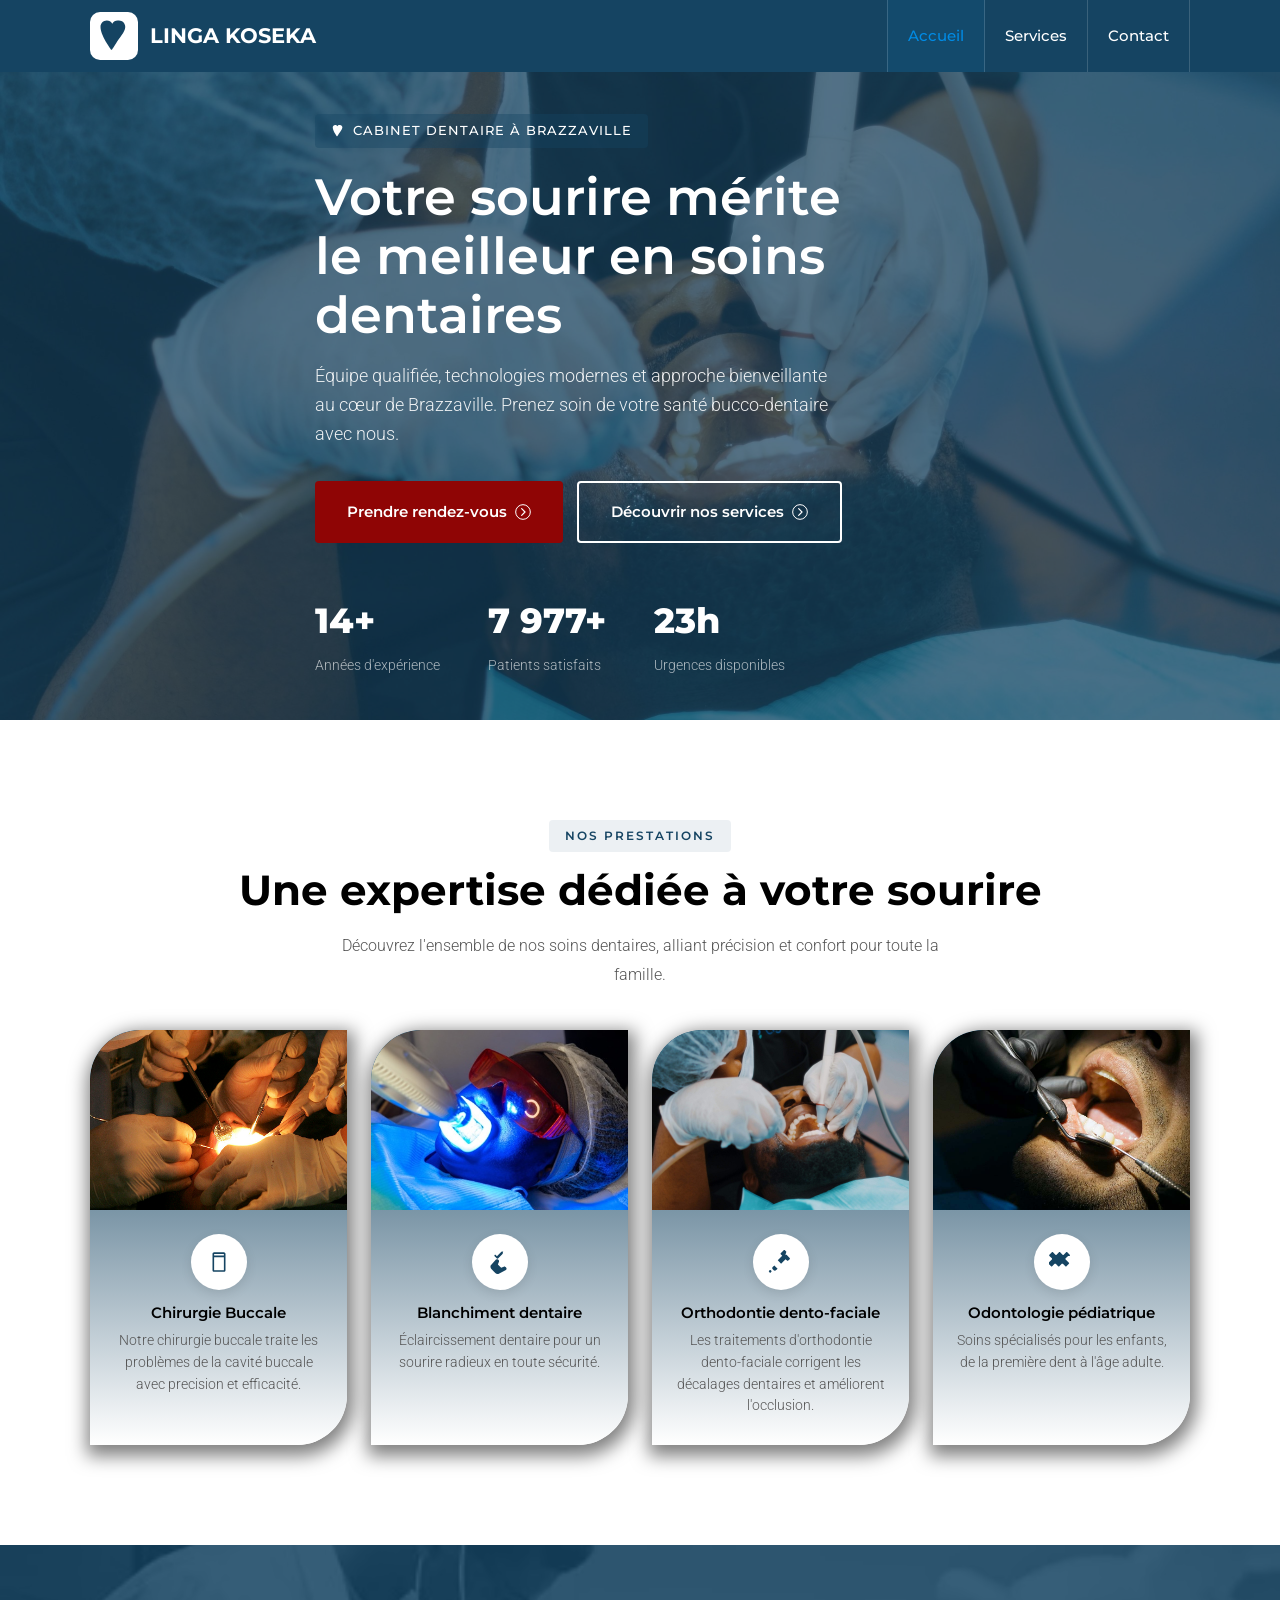
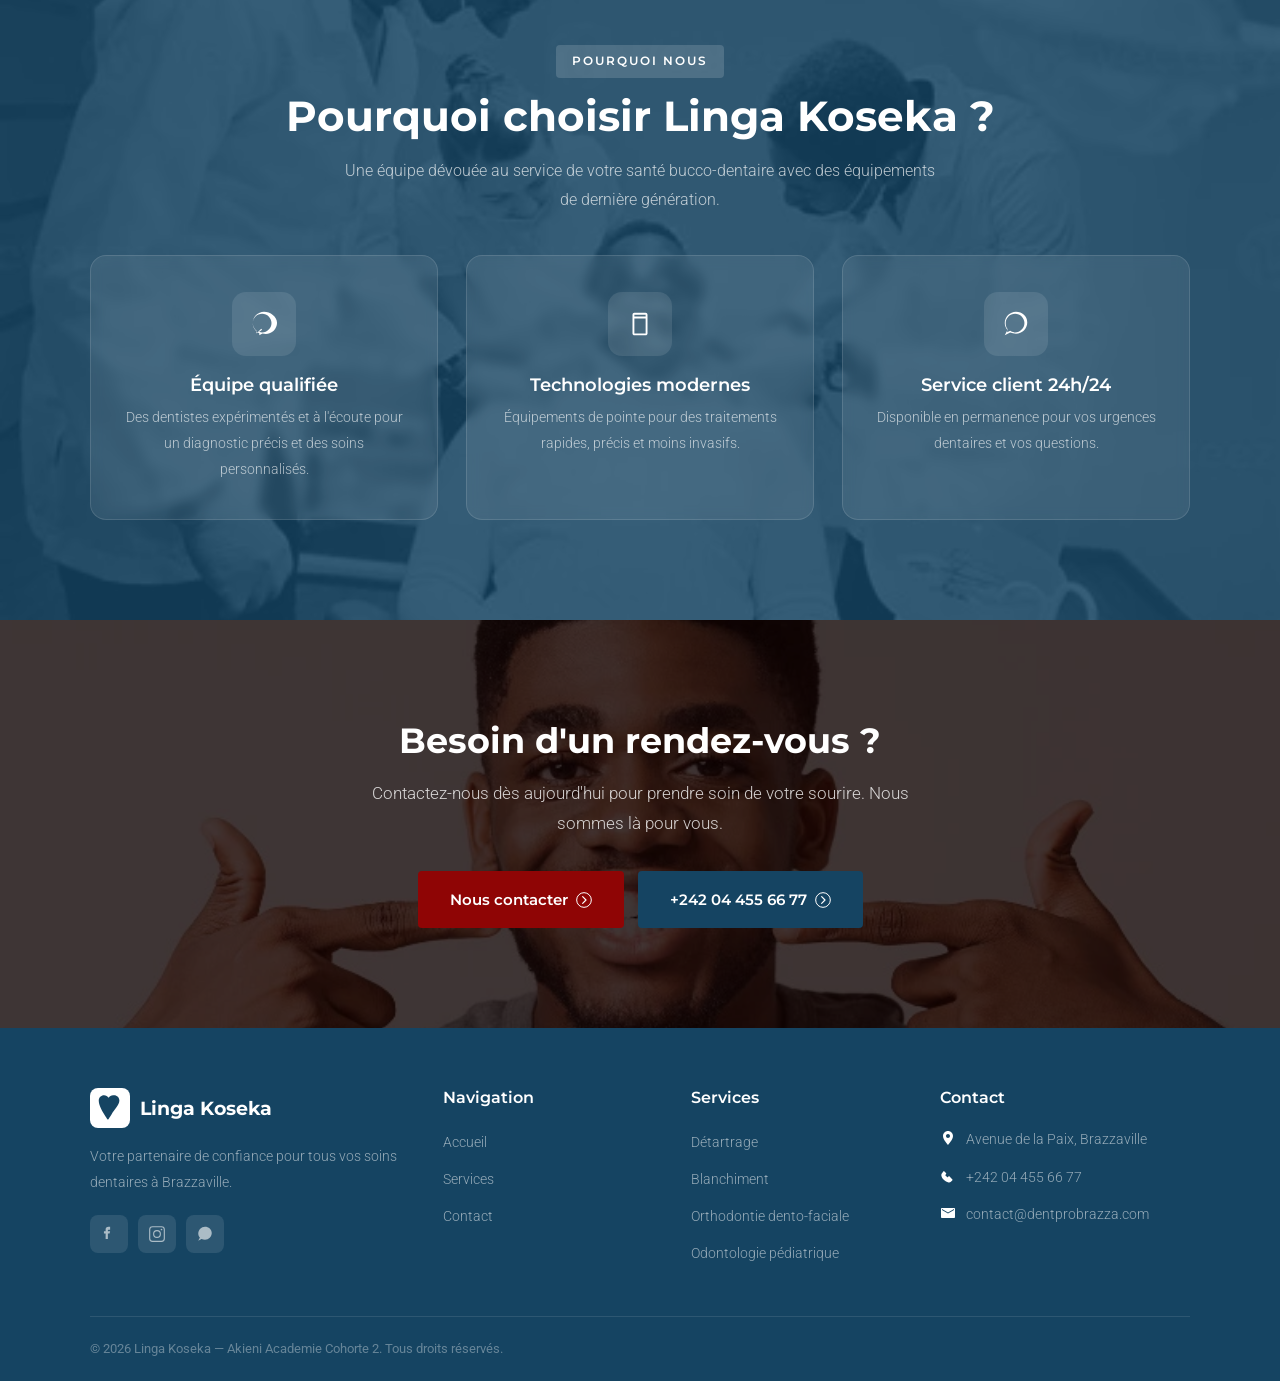
==== commit 1274042f: "rename: DentPro Brazza vers Linga Koseka" ====
--- a/index.html
+++ b/index.html
@@ -3,7 +3,7 @@
   <head>
     <meta charset="UTF-8" />
     <meta name="viewport" content="width=device-width, initial-scale=1.0" />
-    <title>DentPro Brazza — Cabinet Dentaire à Brazzaville</title>
+    <title>Linga Koseka — Cabinet Dentaire à Brazzaville</title>
     <link rel="stylesheet" href="style.css" />
   </head>
   <body>
@@ -238,7 +238,7 @@
       <div class="container">
         <div class="text-center">
           <span class="section-label">Pourquoi nous</span>
-          <h2 class="section-title">Pourquoi choisir DentPro Brazza ?</h2>
+          <h2 class="section-title">Pourquoi choisir Linga Koseka ?</h2>
           <p class="section-subtitle">
             Une équipe dévouée au service de votre santé bucco-dentaire avec des
             équipements de dernière génération.
@@ -362,7 +362,7 @@
                   />
                 </svg>
               </span>
-              DentPro Brazza
+              Linga Koseka
             </div>
             <p>
               Votre partenaire de confiance pour tous vos soins dentaires à
@@ -457,7 +457,7 @@
         </div>
         <div class="footer-bottom">
           <p>
-            &copy; 2026 DentPro Brazza — Akieni Academie Cohorte 2. Tous droits
+            &copy; 2026 Linga Koseka — Akieni Academie Cohorte 2. Tous droits
             réservés.
           </p>
         </div>
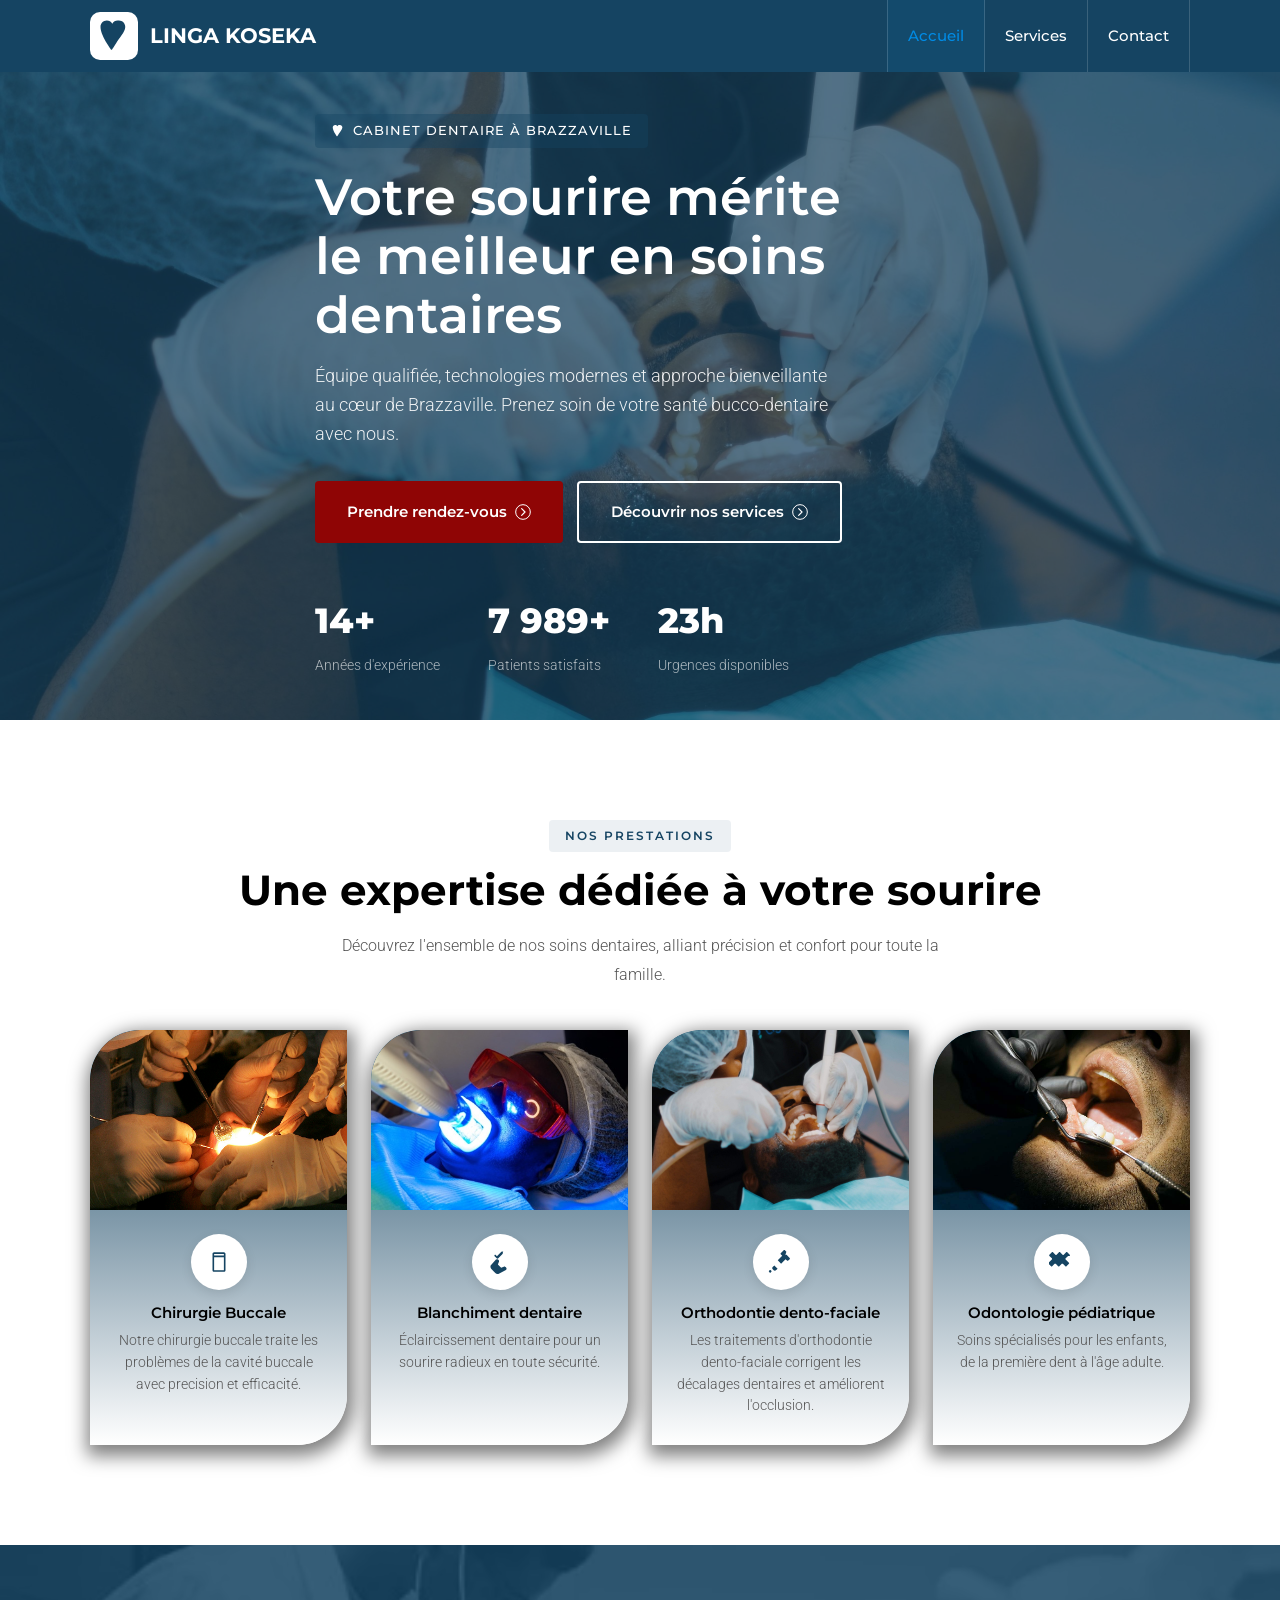
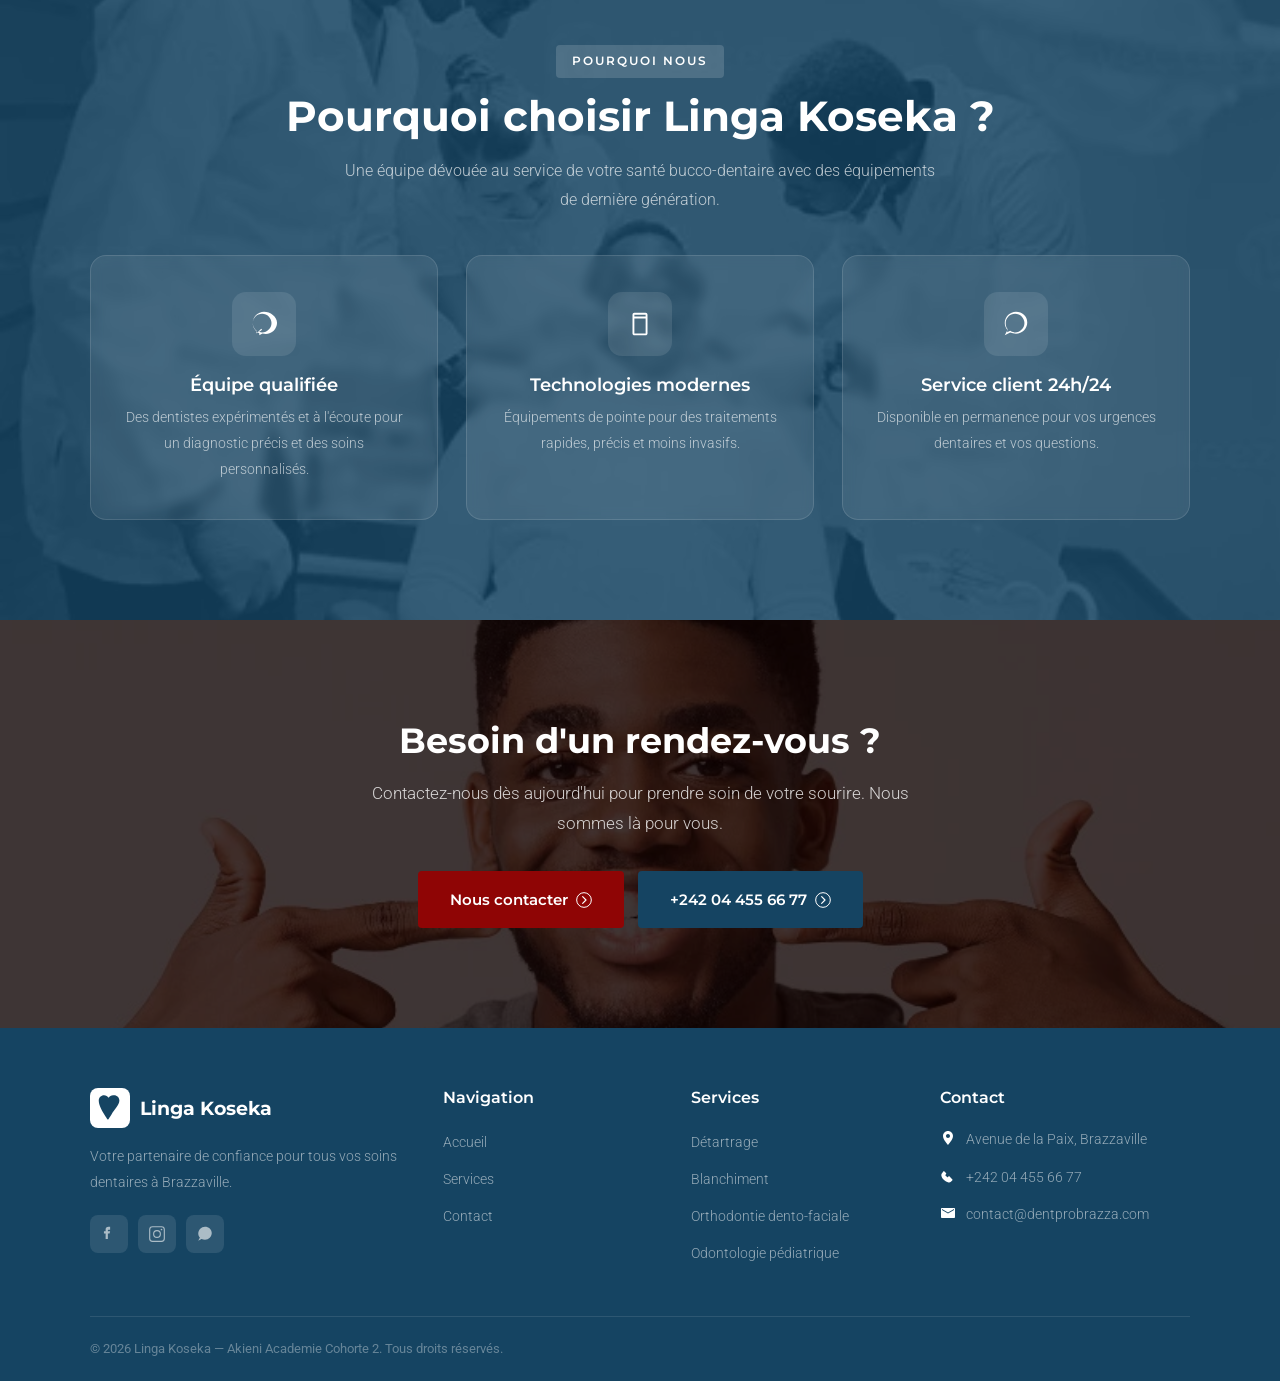
==== commit 87bc8c52: "fix: menu hamburger mobile ne fonctionnait pas" ====
--- a/index.html
+++ b/index.html
@@ -29,8 +29,6 @@
 
     <!-- HEADER -->
     <header class="site-header">
-      <input type="checkbox" id="nav-toggle" hidden />
-      <div class="nav-overlay"></div>
       <nav class="nav">
         <a href="index.html" class="nav-logo">
           <span class="logo-icon">
@@ -42,9 +40,11 @@
           </span>
          LINGA KOSEKA
         </a>
+        <input type="checkbox" id="nav-toggle" hidden />
         <label for="nav-toggle" class="nav-hamburger">
           <span></span><span></span><span></span>
         </label>
+        <div class="nav-overlay"></div>
         <div class="nav-links">
           <a href="index.html" class="active">Accueil</a>
           <a href="services.html">Services</a>
